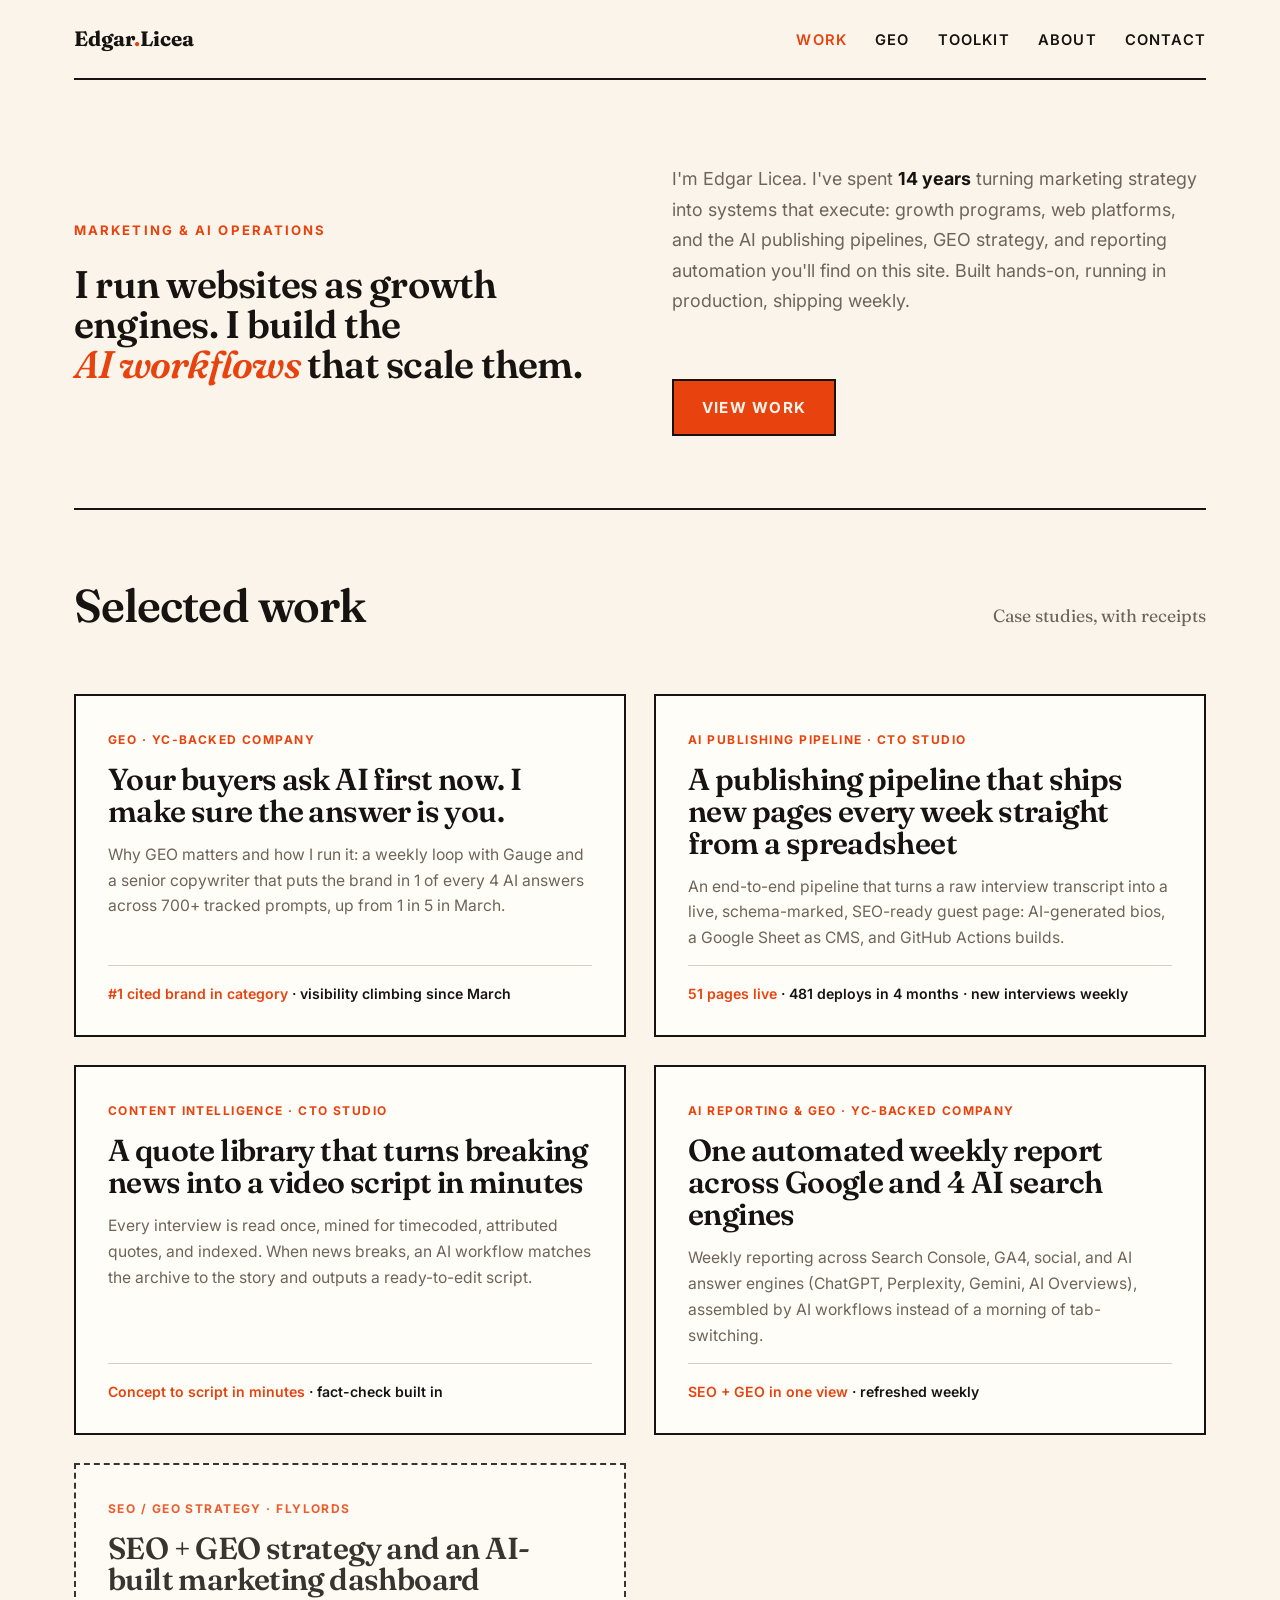
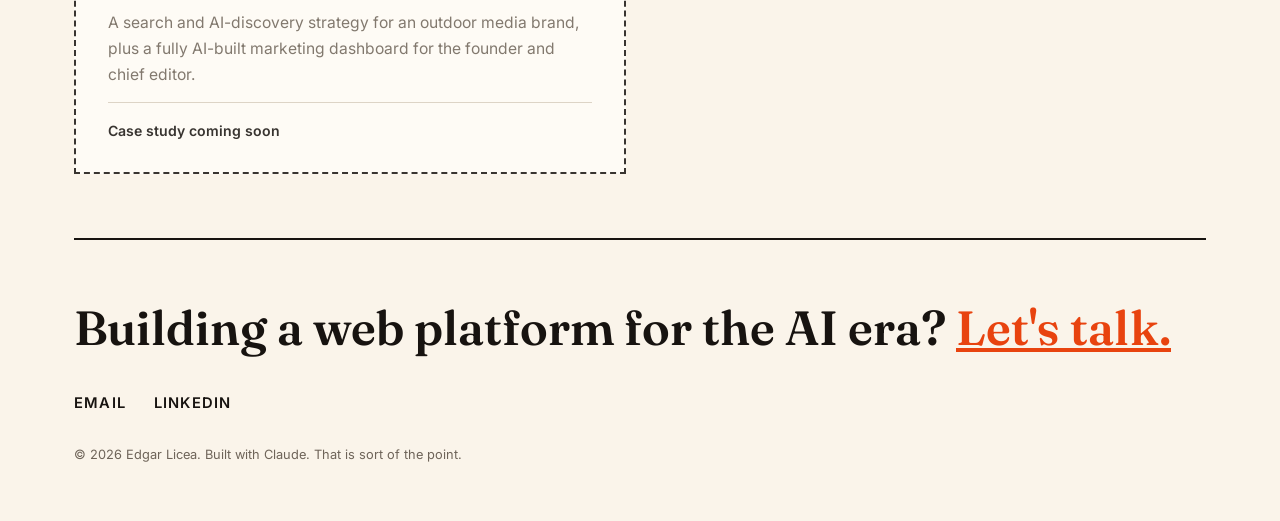
==== index.html @ 4a72aeff "Two-column hero layout, update eyebrow to Marketing & AI Operations Co-Authored-By: Claude Sonnet 4." ====
<!DOCTYPE html>
<html lang="en">
<head>
<meta charset="UTF-8">
<meta name="viewport" content="width=device-width, initial-scale=1.0">
<title>Edgar Licea | Web Platforms, Run Like Growth Engines</title>
<meta name="description" content="Product manager and AI operations builder. I run websites as measurable growth engines and build the AI workflows that scale them.">
<link rel="preconnect" href="https://fonts.googleapis.com">
<link rel="preconnect" href="https://fonts.gstatic.com" crossorigin>
<link href="https://fonts.googleapis.com/css2?family=Fraunces:ital,wght@0,600;0,700;1,600&family=Inter:wght@400;600;700&display=swap" rel="stylesheet">
<link rel="stylesheet" href="css/style.css?v=4">
</head>
<body>

<div class="wrap">
  <nav class="nav">
    <a class="logo" href="index.html">Edgar<em>.</em>Licea</a>
    <ul>
      <li><a href="index.html#work" aria-current="page">Work</a></li>
      <li><a href="geo.html">GEO</a></li>
      <li><a href="toolkit.html">Toolkit</a></li>
      <li><a href="about.html">About</a></li>
      <li><a href="#contact">Contact</a></li>
    </ul>
  </nav>

  <header class="hero">
    <div class="hero-left">
      <span class="kicker">Marketing &amp; AI Operations</span>
      <h1>I run websites as growth engines. I build the <span class="u">AI&nbsp;workflows</span> that scale them.</h1>
    </div>
    <div class="hero-right">
      <p class="lede">I'm Edgar Licea. I've spent <strong>14 years</strong> turning marketing strategy into systems that execute: growth programs, web platforms, and the AI publishing pipelines, GEO strategy, and reporting automation you'll find on this site. Built hands-on, running in production, shipping weekly.</p>
      <a class="btn" href="#work">View work</a>
    </div>
  </header>

  <section class="section" id="work">
    <div class="section-head">
      <h2>Selected work</h2>
      <span class="count">Case studies, with receipts</span>
    </div>
  </section>

  <div class="cards">
    <a class="card" href="geo.html">
      <span class="tag">GEO · YC-Backed Company</span>
      <h3>Your buyers ask AI first now. I make sure the answer is you.</h3>
      <p>Why GEO matters and how I run it: a weekly loop with Gauge and a senior copywriter that puts the brand in 1 of every 4 AI answers across 700+ tracked prompts, up from 1 in 5 in March.</p>
      <span class="proof"><span>#1 cited brand in category</span> · visibility climbing since March</span>
    </a>

    <a class="card" href="projects/publishing-pipeline.html">
      <span class="tag">AI Publishing Pipeline · CTO Studio</span>
      <h3>A publishing pipeline that ships new pages every week straight from a spreadsheet</h3>
      <p>An end-to-end pipeline that turns a raw interview transcript into a live, schema-marked, SEO-ready guest page: AI-generated bios, a Google Sheet as CMS, and GitHub Actions builds.</p>
      <span class="proof"><span>51 pages live</span> · 481 deploys in 4 months · new interviews weekly</span>
    </a>

    <a class="card" href="projects/content-intelligence.html">
      <span class="tag">Content Intelligence · CTO Studio</span>
      <h3>A quote library that turns breaking news into a video script in minutes</h3>
      <p>Every interview is read once, mined for timecoded, attributed quotes, and indexed. When news breaks, an AI workflow matches the archive to the story and outputs a ready-to-edit script.</p>
      <span class="proof"><span>Concept to script in minutes</span> · fact-check built in</span>
    </a>

    <a class="card" href="projects/ai-reporting.html">
      <span class="tag">AI Reporting &amp; GEO · YC-Backed Company</span>
      <h3>One automated weekly report across Google and 4 AI search engines</h3>
      <p>Weekly reporting across Search Console, GA4, social, and AI answer engines (ChatGPT, Perplexity, Gemini, AI Overviews), assembled by AI workflows instead of a morning of tab-switching.</p>
      <span class="proof"><span>SEO + GEO in one view</span> · refreshed weekly</span>
    </a>

    <div class="card soon">
      <span class="tag">SEO / GEO Strategy · Flylords</span>
      <h3>SEO + GEO strategy and an AI-built marketing dashboard</h3>
      <p>A search and AI-discovery strategy for an outdoor media brand, plus a fully AI-built marketing dashboard for the founder and chief editor.</p>
      <span class="proof">Case study coming soon</span>
    </div>
  </div>

  <footer id="contact">
    <p class="cta">Building a web platform for the AI era? <a href="mailto:edgar@licea.email">Let's talk.</a></p>
    <div class="foot-links">
      <a href="mailto:edgar@licea.email">Email</a>
      <a href="https://www.linkedin.com/in/edgar-licea-8003b765/" rel="me">LinkedIn</a>
    </div>
    <p class="fine">© 2026 Edgar Licea. Built with Claude. That is sort of the point.</p>
  </footer>
</div>

</body>
</html>
---- css/style.css ----
/* Edgar Licea — portfolio. Bold editorial. */
:root {
  --paper: #faf4ea;
  --ink: #171310;
  --accent: #e8430f;
  --accent-dark: #b53309;
  --muted: #6e6459;
  --rule: #d9cfc0;
  --card: #fffdf8;
  --max: 1180px;
}

* { margin: 0; padding: 0; box-sizing: border-box; }

html { scroll-behavior: smooth; }

body {
  background: var(--paper);
  color: var(--ink);
  font-family: "Inter", -apple-system, BlinkMacSystemFont, "Segoe UI", sans-serif;
  font-size: 17px;
  line-height: 1.65;
  -webkit-font-smoothing: antialiased;
}

.display, h1, h2, h3 {
  font-family: "Fraunces", Georgia, "Times New Roman", serif;
  font-weight: 600;
  line-height: 1.05;
  letter-spacing: -0.02em;
}

a { color: inherit; }

.wrap { max-width: var(--max); margin: 0 auto; padding: 0 24px; }

/* ---------- Nav ---------- */
.nav {
  display: flex; align-items: center; justify-content: space-between;
  padding: 22px 0;
  border-bottom: 2px solid var(--ink);
}
.nav .logo {
  font-family: "Fraunces", Georgia, serif;
  font-weight: 700; font-size: 1.3rem; text-decoration: none;
}
.nav .logo em { color: var(--accent); font-style: normal; }
.nav ul { display: flex; gap: 28px; list-style: none; }
.nav ul a {
  text-decoration: none; font-size: 0.92rem; font-weight: 600;
  text-transform: uppercase; letter-spacing: 0.08em;
}
.nav ul a:hover, .nav ul a[aria-current="page"] { color: var(--accent); }

/* ---------- Hero ---------- */
.hero {
  display: grid;
  grid-template-columns: 1fr 1fr;
  gap: 64px;
  align-items: center;
  padding: 84px 0 72px;
  border-bottom: 2px solid var(--ink);
}
.hero-right { display: flex; flex-direction: column; align-items: flex-start; gap: 32px; }
.kicker {
  display: inline-block;
  font-size: 0.82rem; font-weight: 700;
  text-transform: uppercase; letter-spacing: 0.16em;
  color: var(--accent);
  margin-bottom: 22px;
}
.hero h1 {
  font-size: clamp(1.9rem, 3vw, 2.8rem);
}
.hero h1 .u {
  font-style: italic;
  color: var(--accent);
}
.hero .lede {
  font-size: clamp(1.05rem, 1.4vw, 1.2rem);
  color: var(--muted);
  line-height: 1.7;
}
.hero .lede strong { color: var(--ink); }
@media (max-width: 860px) {
  .hero { grid-template-columns: 1fr; gap: 32px; padding: 56px 0 48px; }
}

/* ---------- Stats strip ---------- */
.stats {
  display: grid;
  grid-template-columns: repeat(4, 1fr);
  border-top: 2px solid var(--ink);
  border-bottom: 2px solid var(--ink);
  margin: 56px 0 0;
}
.stats > div {
  padding: 26px 20px 24px;
  border-left: 1px solid var(--rule);
}
.stats > div:first-child { border-left: none; padding-left: 0; }
.stats .num {
  font-family: "Fraunces", Georgia, serif;
  font-size: clamp(1.9rem, 3.4vw, 3rem);
  font-weight: 700;
  color: var(--accent);
  line-height: 1;
}
.stats .label {
  margin-top: 8px;
  font-size: 0.82rem; font-weight: 600;
  text-transform: uppercase; letter-spacing: 0.08em;
  color: var(--muted);
}

/* ---------- Section headings ---------- */
.section { padding: 72px 0 24px; }
.section-head {
  display: flex; align-items: baseline; justify-content: space-between;
  gap: 24px; margin-bottom: 40px;
}
.section-head h2 { font-size: clamp(1.9rem, 3.6vw, 3rem); }
.section-head .count {
  font-family: "Fraunces", Georgia, serif;
  color: var(--muted); font-size: 1.1rem; white-space: nowrap;
}

/* ---------- Project cards ---------- */
.cards { display: grid; grid-template-columns: 1fr 1fr; gap: 28px; padding-bottom: 64px; }
.card {
  background: var(--card);
  border: 2px solid var(--ink);
  padding: 34px 32px 30px;
  text-decoration: none;
  display: flex; flex-direction: column; gap: 14px;
  position: relative;
  transition: transform 0.15s ease, box-shadow 0.15s ease;
}
.card:hover { transform: translate(-3px, -3px); box-shadow: 6px 6px 0 var(--accent); }
.card .tag {
  font-size: 0.75rem; font-weight: 700;
  text-transform: uppercase; letter-spacing: 0.12em;
  color: var(--accent);
}
.card h3 { font-size: clamp(1.4rem, 2.4vw, 1.9rem); }
.card p { color: var(--muted); font-size: 0.98rem; }
.card .proof {
  margin-top: auto; padding-top: 16px;
  border-top: 1px solid var(--rule);
  font-size: 0.88rem; font-weight: 600;
}
.card .proof span { color: var(--accent); }
.card.soon { border-style: dashed; opacity: 0.85; }
.card.soon:hover { transform: none; box-shadow: none; }

/* ---------- Buttons ---------- */
.btn {
  display: inline-block;
  margin-top: 30px;
  padding: 14px 28px;
  background: var(--accent);
  color: var(--paper);
  font-weight: 700;
  font-size: 0.95rem;
  text-transform: uppercase;
  letter-spacing: 0.08em;
  text-decoration: none;
  border: 2px solid var(--ink);
  transition: transform 0.15s ease, box-shadow 0.15s ease;
}
.btn:hover { transform: translate(-2px, -2px); box-shadow: 4px 4px 0 var(--ink); }

/* ---------- Definition boxes ---------- */
.defs { display: grid; grid-template-columns: 1fr 1fr; gap: 24px; margin: 32px 0 8px; }
.defs > div {
  border: 2px solid var(--ink);
  background: var(--card);
  padding: 26px 26px 24px;
}
.defs .term {
  font-family: "Fraunces", Georgia, serif;
  font-weight: 700;
  font-size: 1.25rem;
  margin-bottom: 10px;
}
.defs .term span { color: var(--accent); }
.defs p { font-size: 0.95rem; color: var(--muted); line-height: 1.6; }
@media (max-width: 860px) { .defs { grid-template-columns: 1fr; } }

/* ---------- Case study pages ---------- */
.cs-hero { padding: 72px 0 48px; border-bottom: 2px solid var(--ink); }
.cs-hero h1 { font-size: clamp(2.2rem, 5vw, 4rem); max-width: 20ch; }
.cs-meta {
  display: flex; flex-wrap: wrap; gap: 12px 36px;
  margin-top: 30px; font-size: 0.88rem;
}
.cs-meta div strong {
  display: block; font-size: 0.75rem; font-weight: 700;
  text-transform: uppercase; letter-spacing: 0.1em; color: var(--muted);
  margin-bottom: 2px;
}
.tldr {
  margin: 48px 0 8px;
  background: var(--ink); color: var(--paper);
  padding: 32px 34px;
}
.tldr .tag { color: var(--accent); font-size: 0.78rem; font-weight: 700; text-transform: uppercase; letter-spacing: 0.12em; }
.tldr p { margin-top: 10px; font-size: 1.12rem; line-height: 1.6; }

.prose { max-width: 72ch; padding: 40px 0; }
.prose h2 {
  font-size: clamp(1.6rem, 3vw, 2.3rem);
  margin: 44px 0 18px;
}
.prose h2:first-child { margin-top: 0; }
.prose p { margin-bottom: 18px; }
.prose ul, .prose ol { margin: 0 0 18px 22px; }
.prose li { margin-bottom: 10px; }
.prose .note {
  border-left: 4px solid var(--accent);
  padding: 14px 20px;
  background: var(--card);
  font-size: 0.95rem;
  color: var(--muted);
  margin: 24px 0;
}

.results { display: grid; grid-template-columns: repeat(3, 1fr); gap: 20px; margin: 28px 0 12px; }
.results > div {
  border: 2px solid var(--ink); background: var(--card);
  padding: 22px 20px;
}
.results .num {
  font-family: "Fraunces", Georgia, serif;
  font-size: 2.2rem; font-weight: 700; color: var(--accent); line-height: 1.1;
}
.results .label { font-size: 0.85rem; color: var(--muted); margin-top: 6px; }

.flow { list-style: none; margin: 28px 0 !important; counter-reset: step; }
.flow li {
  counter-increment: step;
  display: flex; gap: 18px; align-items: baseline;
  padding: 16px 0; border-bottom: 1px solid var(--rule);
  margin: 0 !important;
}
.flow li::before {
  content: counter(step, decimal-leading-zero);
  font-family: "Fraunces", Georgia, serif;
  font-weight: 700; font-size: 1.3rem; color: var(--accent);
  flex-shrink: 0;
}
.flow li > div { flex: 1; }
.flow li > div > strong { display: block; margin-bottom: 4px; }

/* ---------- Next / prev ---------- */
.next {
  border-top: 2px solid var(--ink);
  padding: 40px 0 72px;
  display: flex; justify-content: space-between; align-items: center; gap: 20px;
}
.next a {
  font-family: "Fraunces", Georgia, serif;
  font-size: 1.25rem; font-weight: 600; text-decoration: none;
}
.next a:hover { color: var(--accent); }
.next .dir { display: block; font-family: "Inter", sans-serif; font-size: 0.75rem; font-weight: 700; text-transform: uppercase; letter-spacing: 0.12em; color: var(--muted); margin-bottom: 4px; }

/* ---------- About ---------- */
.about-grid { display: grid; grid-template-columns: 300px 1fr; gap: 56px; padding: 64px 0; align-items: start; }
.headshot {
  aspect-ratio: 4/5; border: 2px solid var(--ink); background: var(--card);
  overflow: hidden;
}
.headshot img { width: 100%; height: 100%; object-fit: cover; display: block; }

/* ---------- Footer ---------- */
footer {
  border-top: 2px solid var(--ink);
  padding: 48px 0 56px;
}
footer .cta {
  font-family: "Fraunces", Georgia, serif;
  font-size: clamp(1.8rem, 4vw, 3rem); font-weight: 600;
  margin-bottom: 24px;
}
footer .cta a { color: var(--accent); }
.foot-links { display: flex; flex-wrap: wrap; gap: 28px; font-size: 0.92rem; font-weight: 600; }
.foot-links a { text-decoration: none; text-transform: uppercase; letter-spacing: 0.08em; }
.foot-links a:hover { color: var(--accent); }
footer .fine { margin-top: 28px; font-size: 0.8rem; color: var(--muted); }

/* ---------- Responsive ---------- */
@media (max-width: 860px) {
  .cards { grid-template-columns: 1fr; }
  .results { grid-template-columns: 1fr; }
  .about-grid { grid-template-columns: 1fr; gap: 32px; }
  .headshot { max-width: 300px; }
  .nav ul { gap: 18px; }
}

@media (max-width: 560px) {
  .nav { flex-direction: column; align-items: flex-start; gap: 12px; padding: 18px 0; }
  .nav ul { gap: 20px; }
  .nav ul a { font-size: 0.85rem; }
  .cs-hero { padding: 48px 0 36px; }
  .cs-meta { flex-direction: column; gap: 14px; }
  .tldr { padding: 24px 22px; }
  .next { flex-direction: column; align-items: flex-start; gap: 24px; }
  .next a[style] { text-align: left !important; }
}
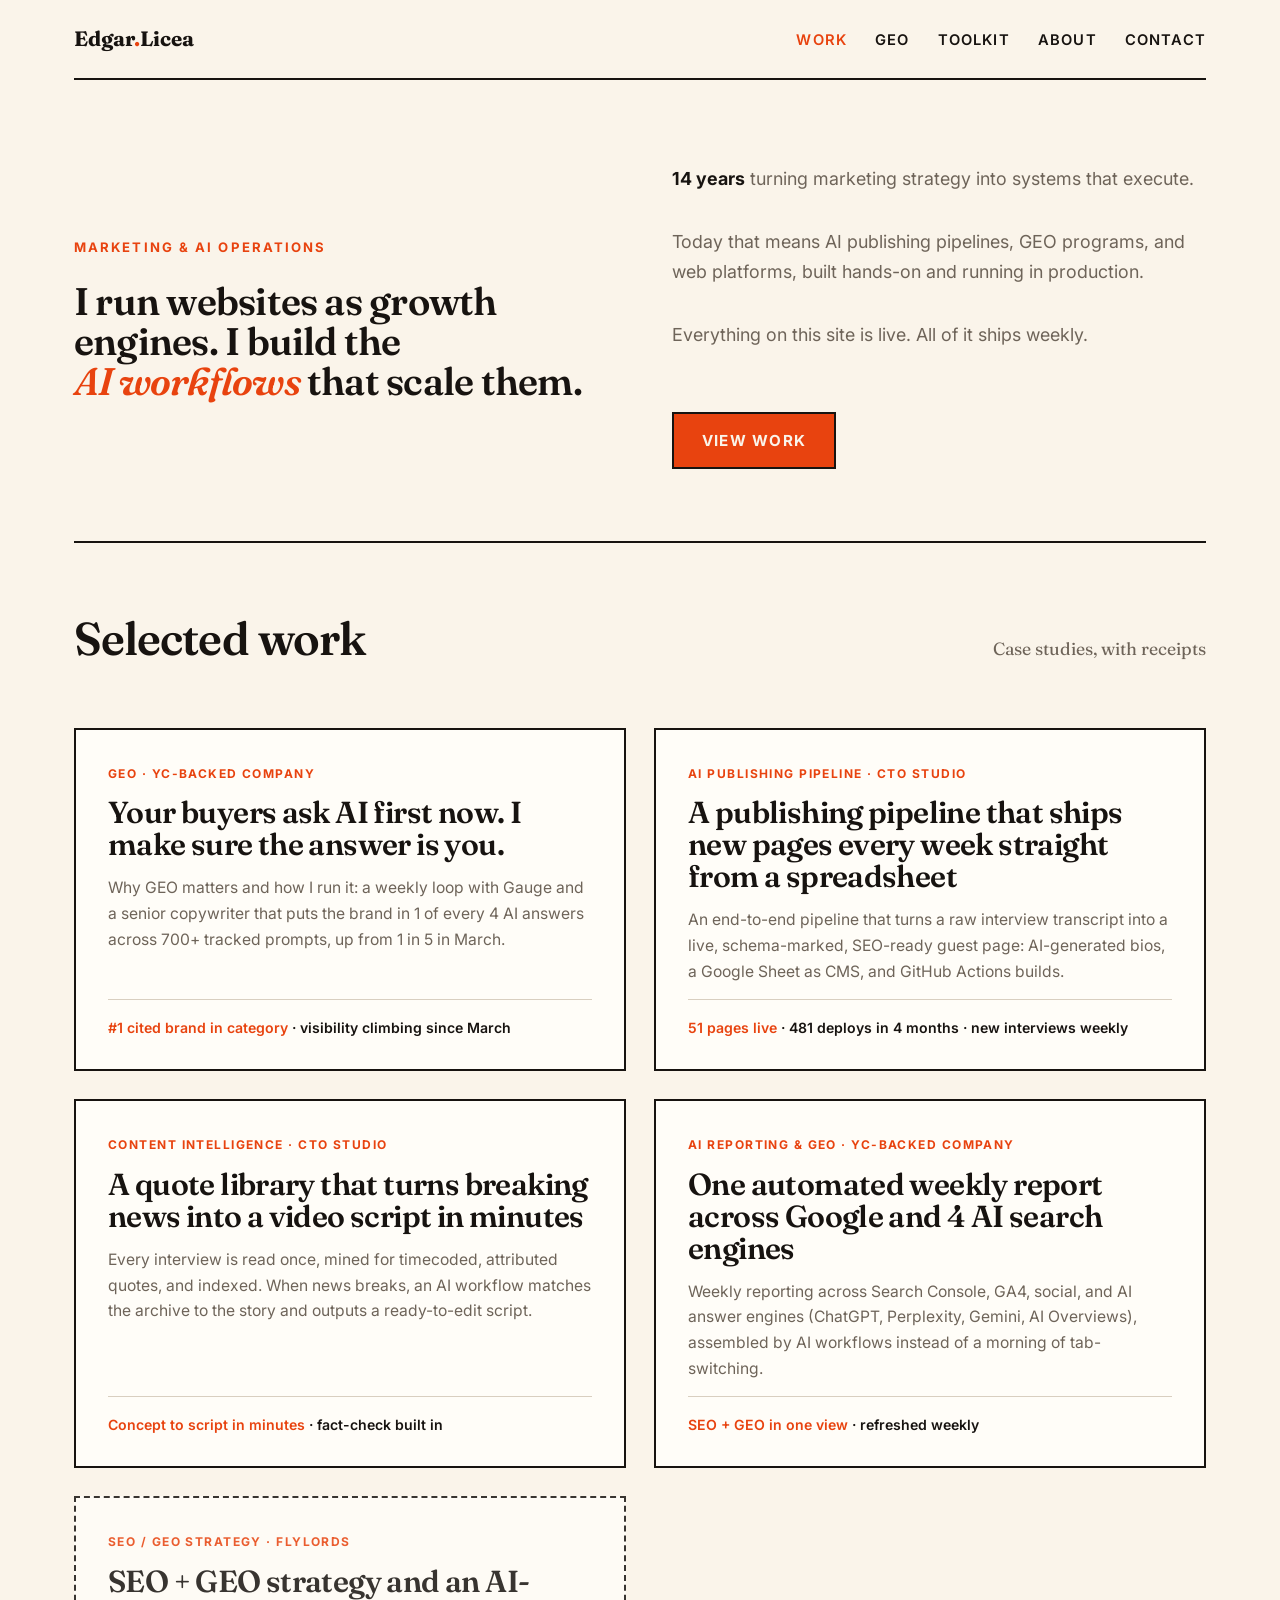
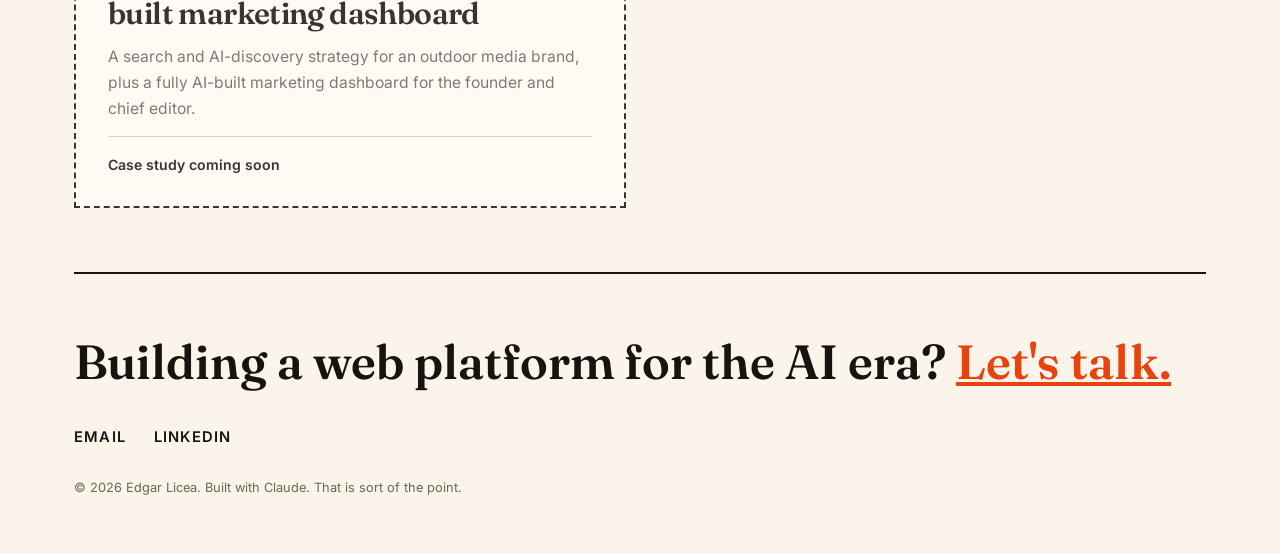
==== commit 8055cd9e: "Break hero lede into 3 scannable lines Co-Authored-By: Claude Sonnet 4.6 <noreply@anthropic.com> Cla" ====
--- a/index.html
+++ b/index.html
@@ -30,7 +30,9 @@
       <h1>I run websites as growth engines. I build the <span class="u">AI&nbsp;workflows</span> that scale them.</h1>
     </div>
     <div class="hero-right">
-      <p class="lede">I'm Edgar Licea. I've spent <strong>14 years</strong> turning marketing strategy into systems that execute: growth programs, web platforms, and the AI publishing pipelines, GEO strategy, and reporting automation you'll find on this site. Built hands-on, running in production, shipping weekly.</p>
+      <p class="lede"><strong>14 years</strong> turning marketing strategy into systems that execute.</p>
+      <p class="lede">Today that means AI publishing pipelines, GEO programs, and web platforms, built hands-on and running in production.</p>
+      <p class="lede">Everything on this site is live. All of it ships weekly.</p>
       <a class="btn" href="#work">View work</a>
     </div>
   </header>
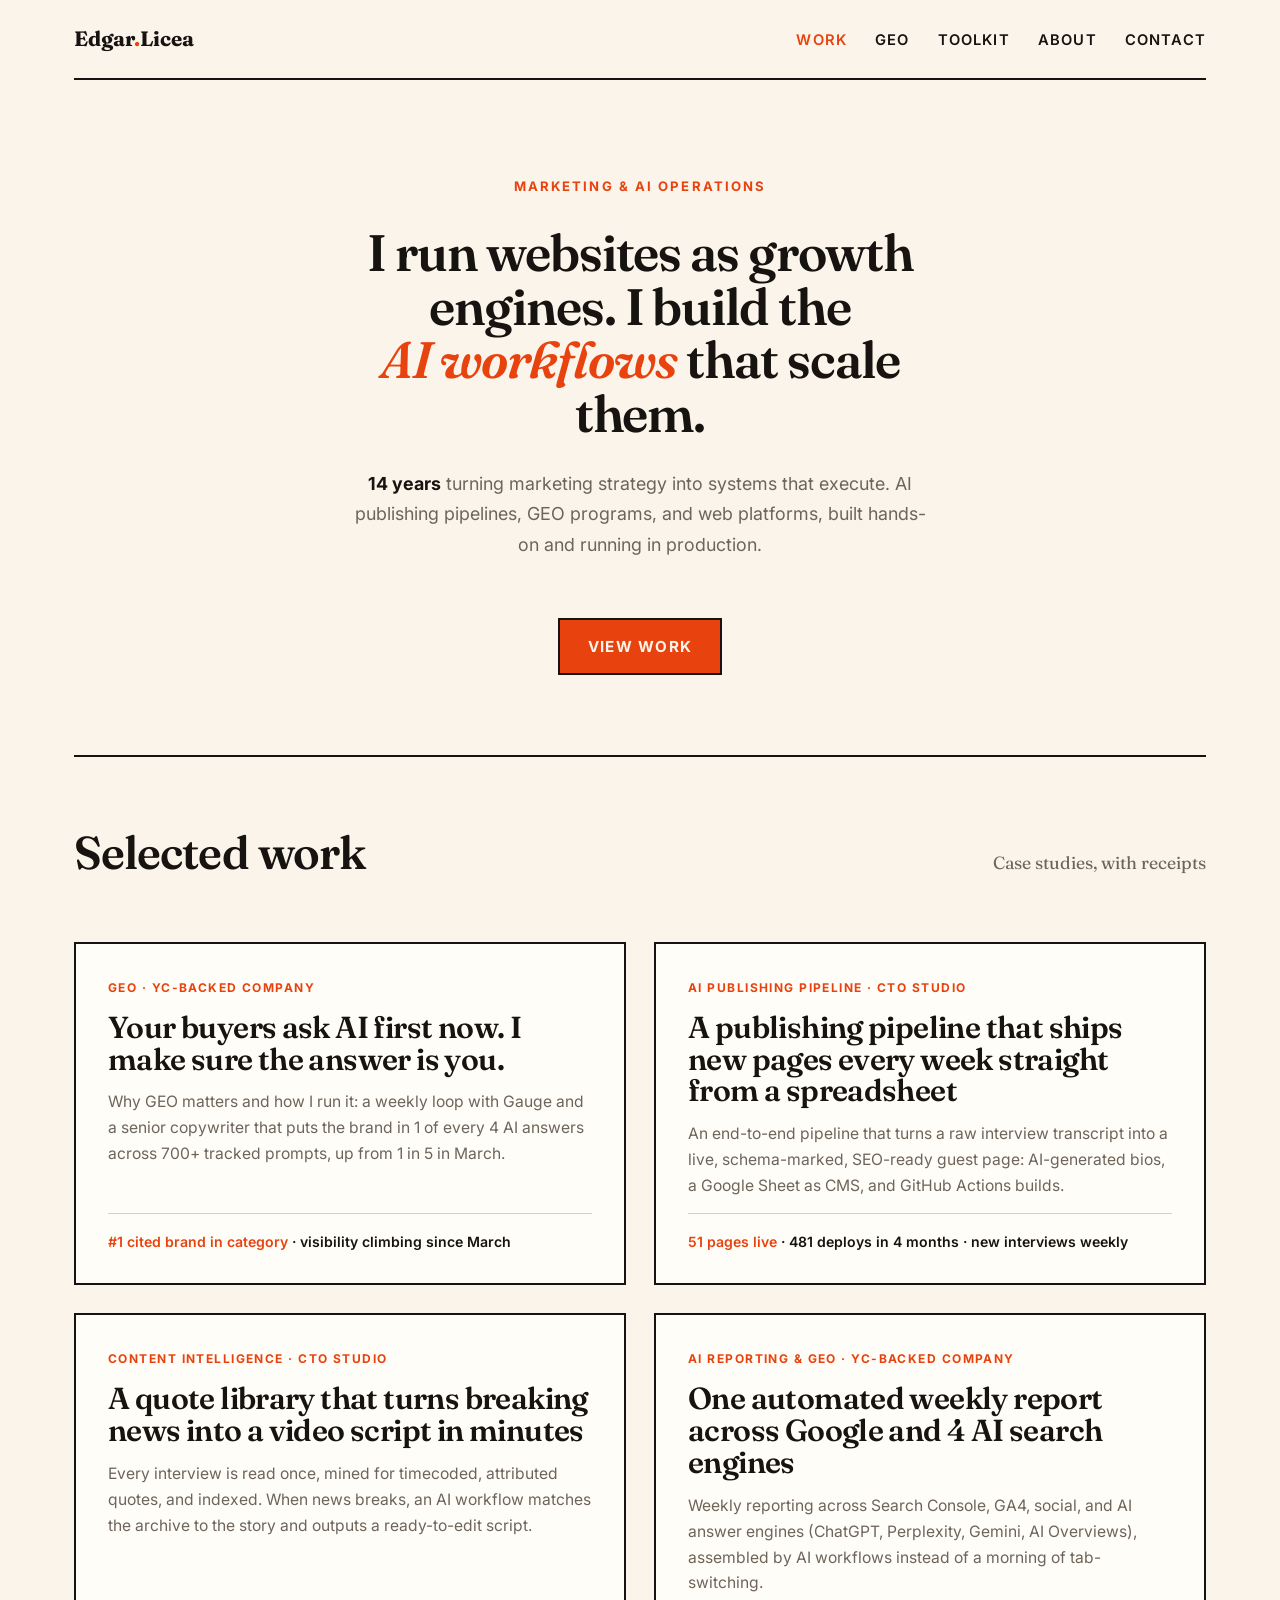
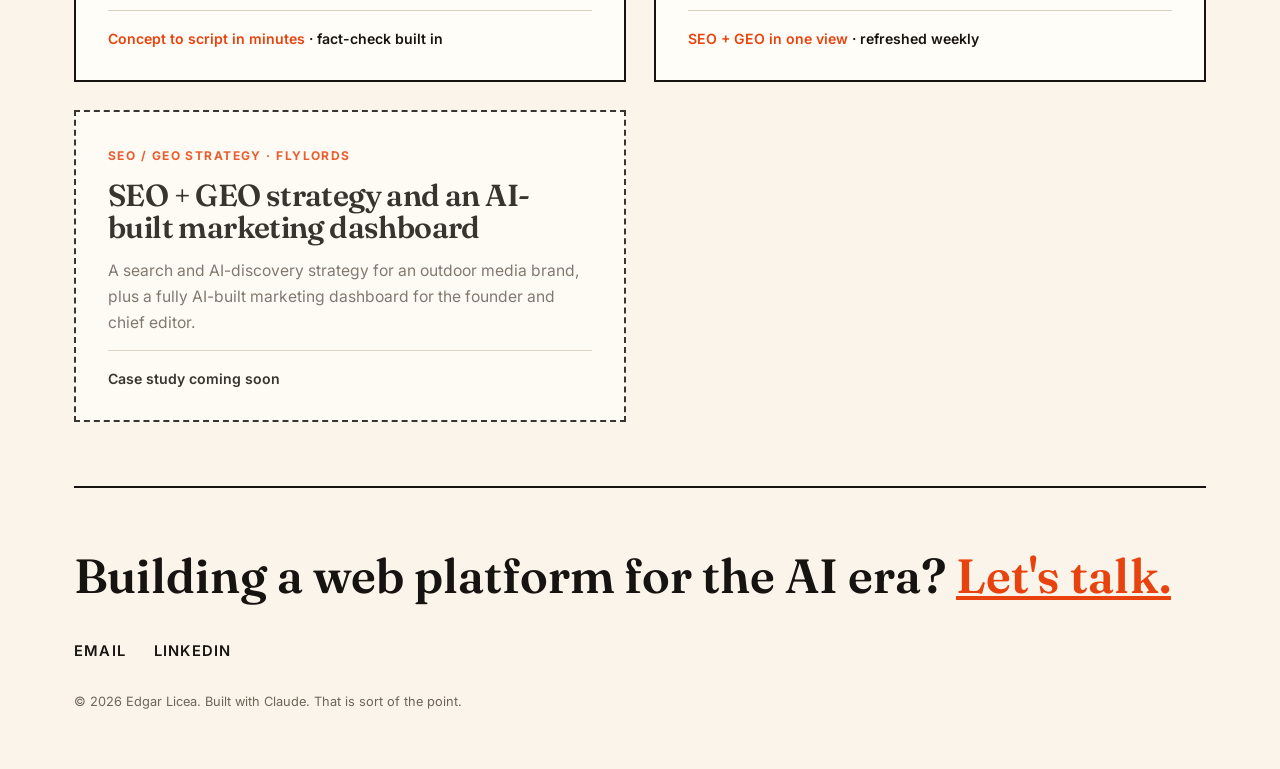
==== commit b57bbc45: "Centered hero layout: eyebrow, H1, lede, button stacked Co-Authored-By: Claude Sonnet 4.6 <noreply@a" ====
--- a/index.html
+++ b/index.html
@@ -25,16 +25,10 @@
   </nav>
 
   <header class="hero">
-    <div class="hero-left">
-      <span class="kicker">Marketing &amp; AI Operations</span>
-      <h1>I run websites as growth engines. I build the <span class="u">AI&nbsp;workflows</span> that scale them.</h1>
-    </div>
-    <div class="hero-right">
-      <p class="lede"><strong>14 years</strong> turning marketing strategy into systems that execute.</p>
-      <p class="lede">Today that means AI publishing pipelines, GEO programs, and web platforms, built hands-on and running in production.</p>
-      <p class="lede">Everything on this site is live. All of it ships weekly.</p>
-      <a class="btn" href="#work">View work</a>
-    </div>
+    <span class="kicker">Marketing &amp; AI Operations</span>
+    <h1>I run websites as growth engines. I build the <span class="u">AI&nbsp;workflows</span> that scale them.</h1>
+    <p class="lede"><strong>14 years</strong> turning marketing strategy into systems that execute. AI publishing pipelines, GEO programs, and web platforms, built hands-on and running in production.</p>
+    <a class="btn" href="#work">View work</a>
   </header>
 
   <section class="section" id="work">
--- a/css/style.css
+++ b/css/style.css
@@ -54,36 +54,37 @@
 
 /* ---------- Hero ---------- */
 .hero {
-  display: grid;
-  grid-template-columns: 1fr 1fr;
-  gap: 64px;
+  padding: 96px 0 80px;
+  border-bottom: 2px solid var(--ink);
+  text-align: center;
+  display: flex;
+  flex-direction: column;
   align-items: center;
-  padding: 84px 0 72px;
-  border-bottom: 2px solid var(--ink);
-}
-.hero-right { display: flex; flex-direction: column; align-items: flex-start; gap: 32px; }
+  gap: 28px;
+}
 .kicker {
   display: inline-block;
   font-size: 0.82rem; font-weight: 700;
   text-transform: uppercase; letter-spacing: 0.16em;
   color: var(--accent);
-  margin-bottom: 22px;
 }
 .hero h1 {
-  font-size: clamp(1.9rem, 3vw, 2.8rem);
+  font-size: clamp(2rem, 4vw, 3.6rem);
+  max-width: 18ch;
 }
 .hero h1 .u {
   font-style: italic;
   color: var(--accent);
 }
 .hero .lede {
-  font-size: clamp(1.05rem, 1.4vw, 1.2rem);
+  font-size: clamp(1rem, 1.4vw, 1.15rem);
   color: var(--muted);
   line-height: 1.7;
+  max-width: 52ch;
 }
 .hero .lede strong { color: var(--ink); }
 @media (max-width: 860px) {
-  .hero { grid-template-columns: 1fr; gap: 32px; padding: 56px 0 48px; }
+  .hero { padding: 64px 0 56px; gap: 20px; }
 }
 
 /* ---------- Stats strip ---------- */
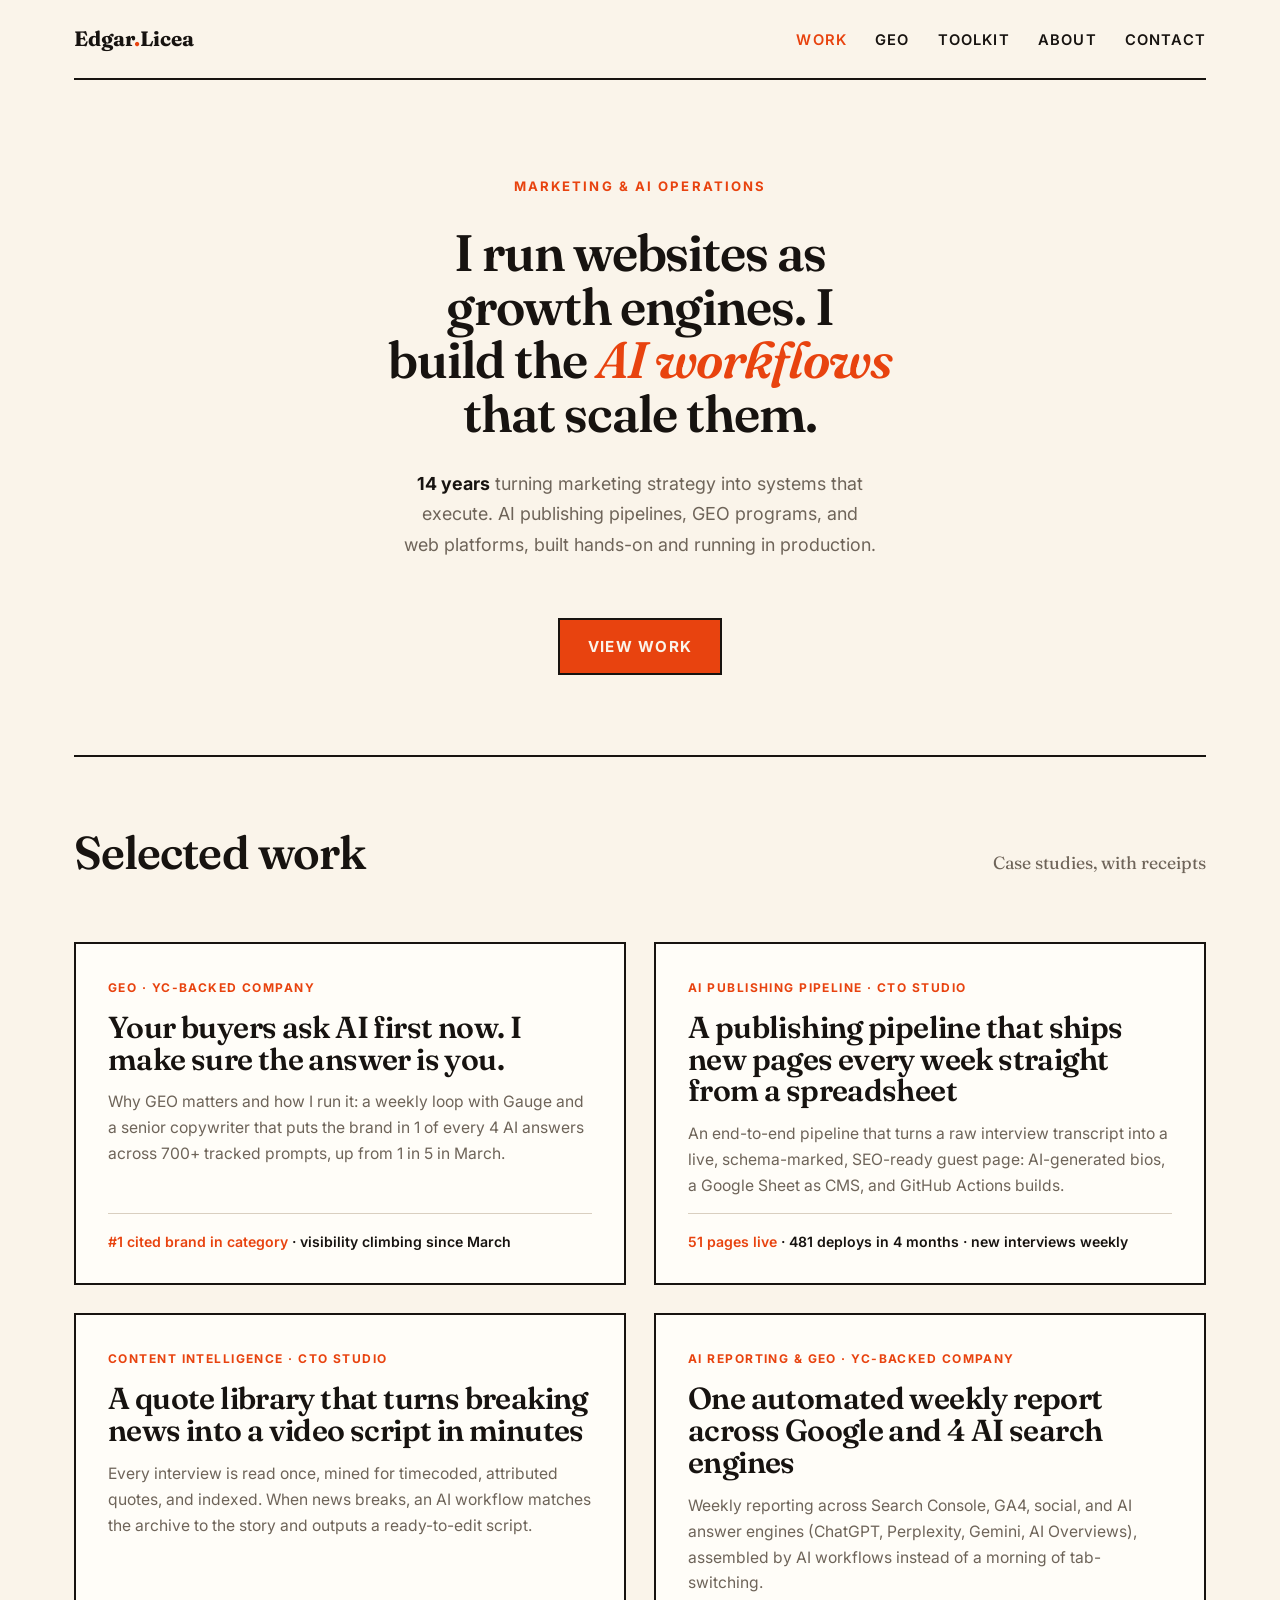
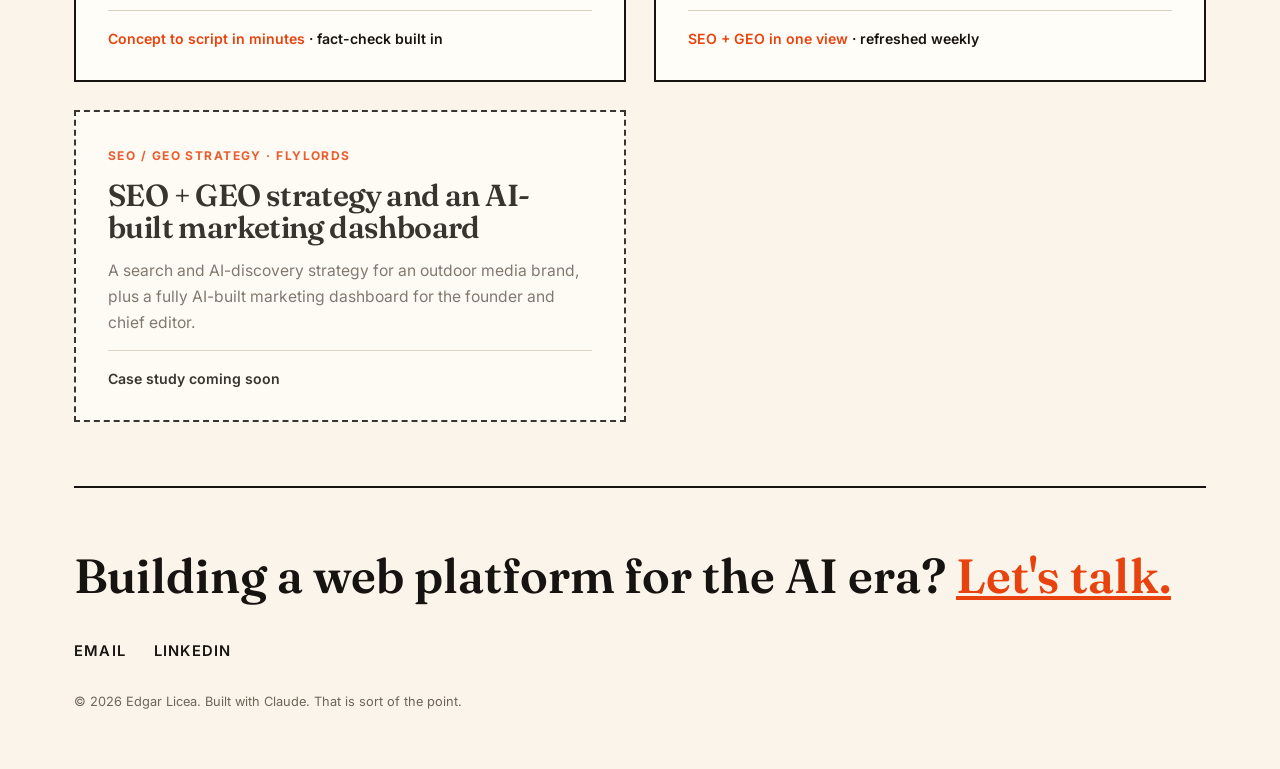
==== commit 434f2533: "Bump CSS to v6 Co-Authored-By: Claude Sonnet 4.6 <noreply@anthropic.com> Claude-Session: https://cla" ====
--- a/index.html
+++ b/index.html
@@ -8,7 +8,7 @@
 <link rel="preconnect" href="https://fonts.googleapis.com">
 <link rel="preconnect" href="https://fonts.gstatic.com" crossorigin>
 <link href="https://fonts.googleapis.com/css2?family=Fraunces:ital,wght@0,600;0,700;1,600&family=Inter:wght@400;600;700&display=swap" rel="stylesheet">
-<link rel="stylesheet" href="css/style.css?v=4">
+<link rel="stylesheet" href="css/style.css?v=6">
 </head>
 <body>
 
--- a/css/style.css
+++ b/css/style.css
@@ -71,6 +71,7 @@
 .hero h1 {
   font-size: clamp(2rem, 4vw, 3.6rem);
   max-width: 18ch;
+  text-wrap: balance;
 }
 .hero h1 .u {
   font-style: italic;
@@ -81,6 +82,7 @@
   color: var(--muted);
   line-height: 1.7;
   max-width: 52ch;
+  text-wrap: balance;
 }
 .hero .lede strong { color: var(--ink); }
 @media (max-width: 860px) {
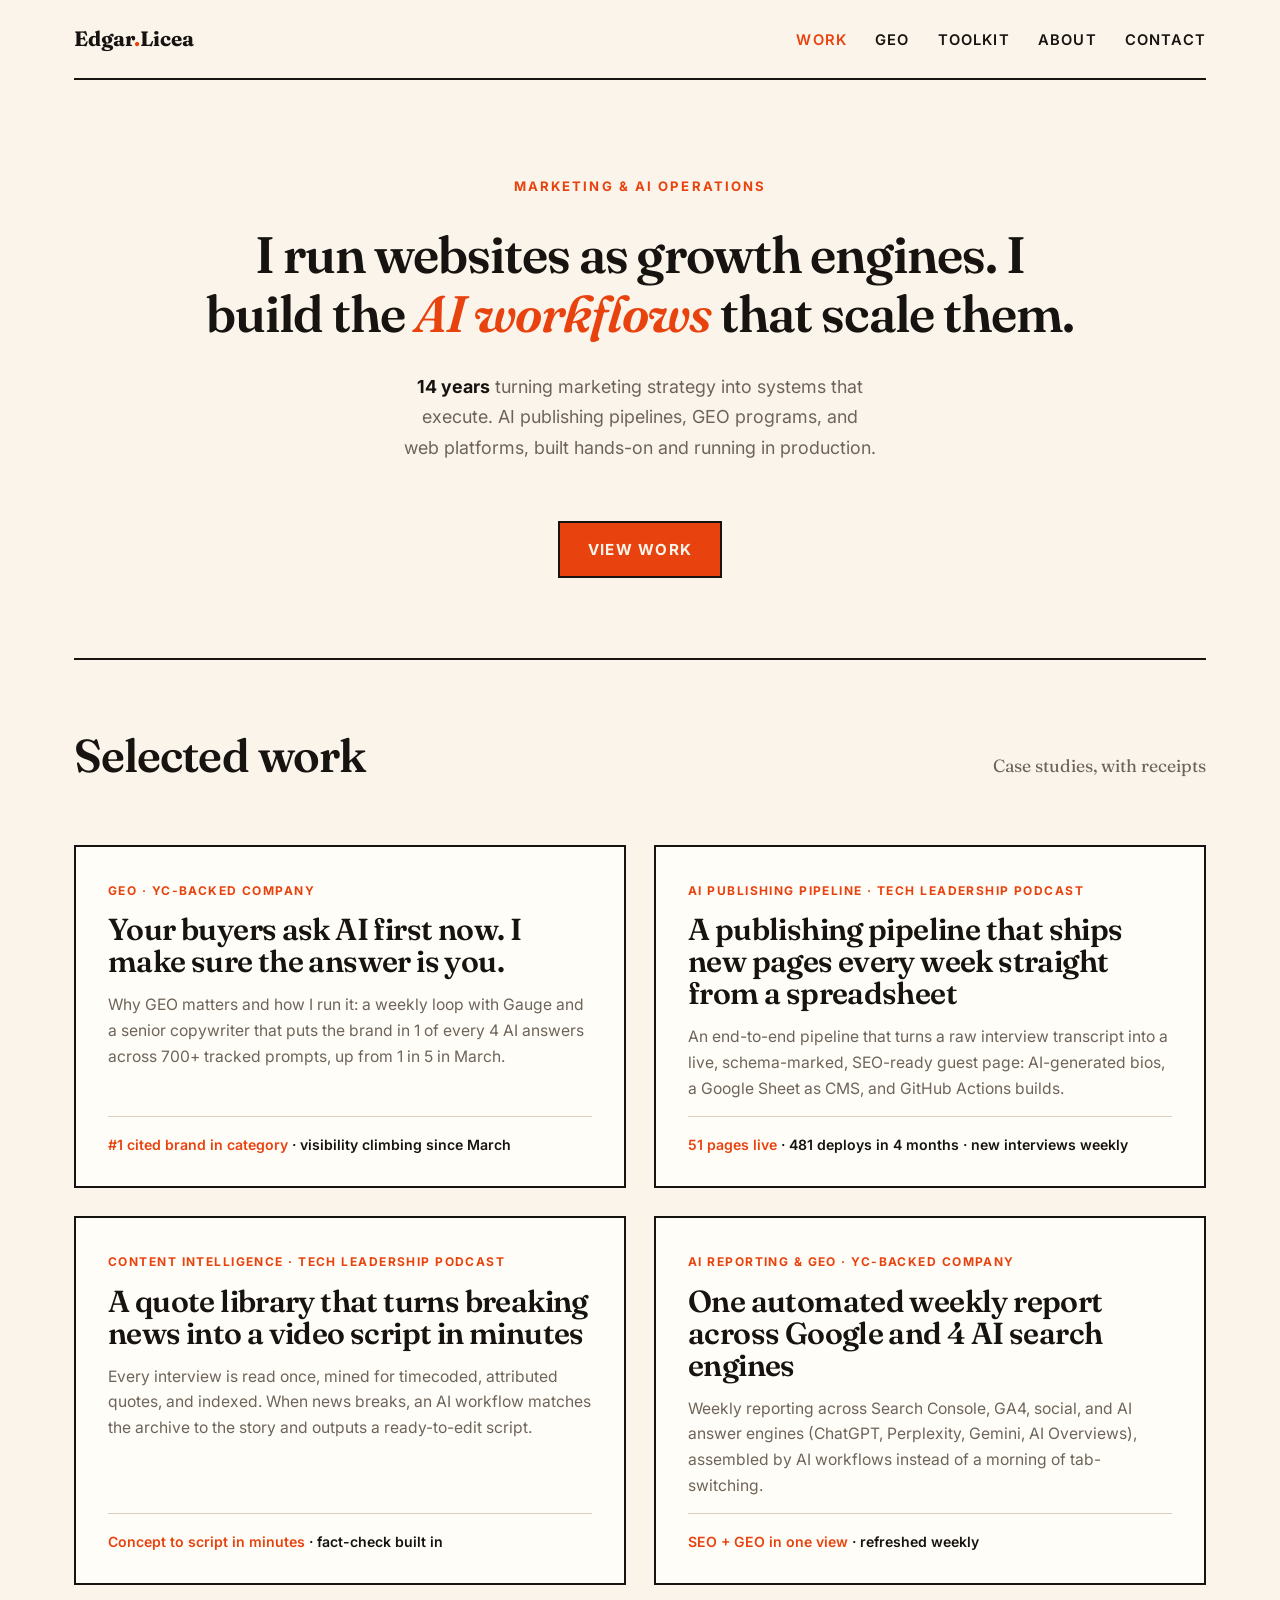
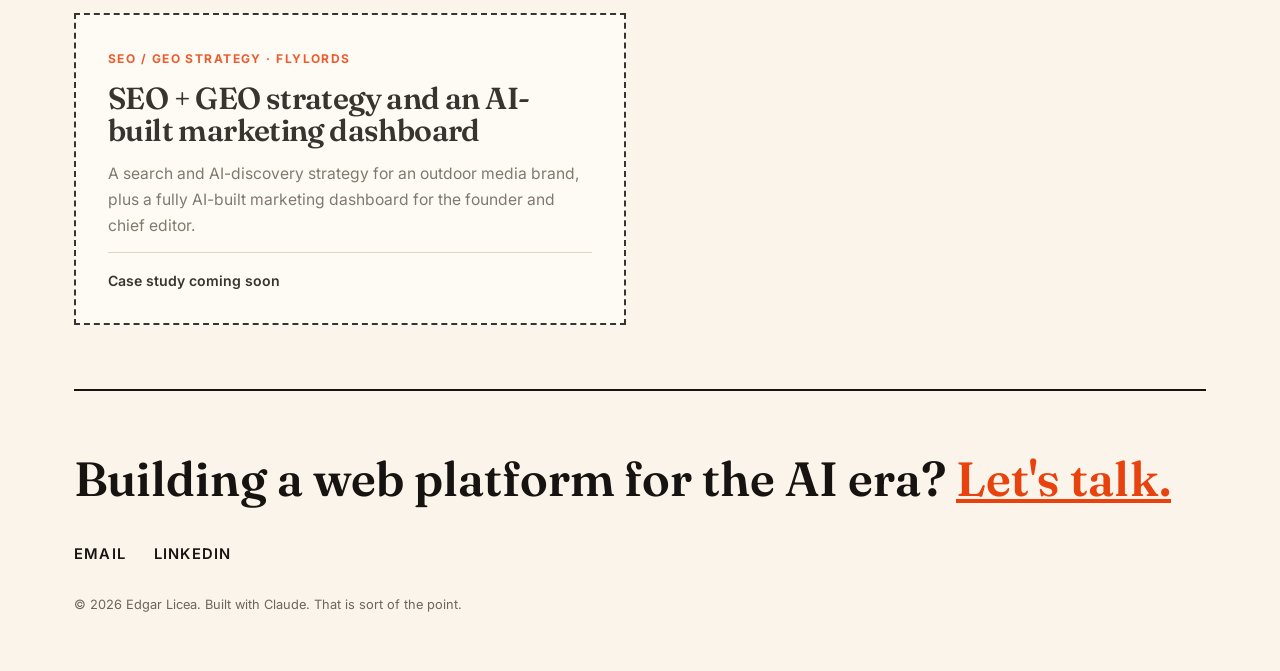
==== commit 25770e64: "Replace CTO Studio with Tech Leadership Podcast sitewide Co-Authored-By: Claude Sonnet 4.6 <noreply@" ====
--- a/index.html
+++ b/index.html
@@ -47,14 +47,14 @@
     </a>
 
     <a class="card" href="projects/publishing-pipeline.html">
-      <span class="tag">AI Publishing Pipeline · CTO Studio</span>
+      <span class="tag">AI Publishing Pipeline · Tech Leadership Podcast</span>
       <h3>A publishing pipeline that ships new pages every week straight from a spreadsheet</h3>
       <p>An end-to-end pipeline that turns a raw interview transcript into a live, schema-marked, SEO-ready guest page: AI-generated bios, a Google Sheet as CMS, and GitHub Actions builds.</p>
       <span class="proof"><span>51 pages live</span> · 481 deploys in 4 months · new interviews weekly</span>
     </a>
 
     <a class="card" href="projects/content-intelligence.html">
-      <span class="tag">Content Intelligence · CTO Studio</span>
+      <span class="tag">Content Intelligence · Tech Leadership Podcast</span>
       <h3>A quote library that turns breaking news into a video script in minutes</h3>
       <p>Every interview is read once, mined for timecoded, attributed quotes, and indexed. When news breaks, an AI workflow matches the archive to the story and outputs a ready-to-edit script.</p>
       <span class="proof"><span>Concept to script in minutes</span> · fact-check built in</span>
--- a/css/style.css
+++ b/css/style.css
@@ -70,7 +70,8 @@
 }
 .hero h1 {
   font-size: clamp(2rem, 4vw, 3.6rem);
-  max-width: 18ch;
+  max-width: 26ch;
+  line-height: 1.15;
   text-wrap: balance;
 }
 .hero h1 .u {
@@ -191,8 +192,17 @@
 @media (max-width: 860px) { .defs { grid-template-columns: 1fr; } }
 
 /* ---------- Case study pages ---------- */
-.cs-hero { padding: 72px 0 48px; border-bottom: 2px solid var(--ink); }
-.cs-hero h1 { font-size: clamp(2.2rem, 5vw, 4rem); max-width: 20ch; }
+.cs-hero {
+  padding: 72px 0 56px;
+  border-bottom: 2px solid var(--ink);
+  text-align: center;
+  display: flex;
+  flex-direction: column;
+  align-items: center;
+  gap: 28px;
+}
+.cs-hero .kicker { text-align: center; }
+.cs-hero h1 { font-size: clamp(2rem, 4vw, 3.6rem); max-width: 26ch; text-wrap: balance; line-height: 1.15; }
 .cs-meta {
   display: flex; flex-wrap: wrap; gap: 12px 36px;
   margin-top: 30px; font-size: 0.88rem;
@@ -210,7 +220,7 @@
 .tldr .tag { color: var(--accent); font-size: 0.78rem; font-weight: 700; text-transform: uppercase; letter-spacing: 0.12em; }
 .tldr p { margin-top: 10px; font-size: 1.12rem; line-height: 1.6; }
 
-.prose { max-width: 72ch; padding: 40px 0; }
+.prose { max-width: 72ch; padding: 40px 0; margin: 0 auto; }
 .prose h2 {
   font-size: clamp(1.6rem, 3vw, 2.3rem);
   margin: 44px 0 18px;
@@ -245,6 +255,13 @@
   display: flex; gap: 18px; align-items: baseline;
   padding: 16px 0; border-bottom: 1px solid var(--rule);
   margin: 0 !important;
+  opacity: 0;
+  transform: translateY(28px);
+  transition: opacity 0.55s cubic-bezier(0.16, 1, 0.3, 1), transform 0.55s cubic-bezier(0.16, 1, 0.3, 1);
+}
+.flow li.revealed {
+  opacity: 1;
+  transform: none;
 }
 .flow li::before {
   content: counter(step, decimal-leading-zero);
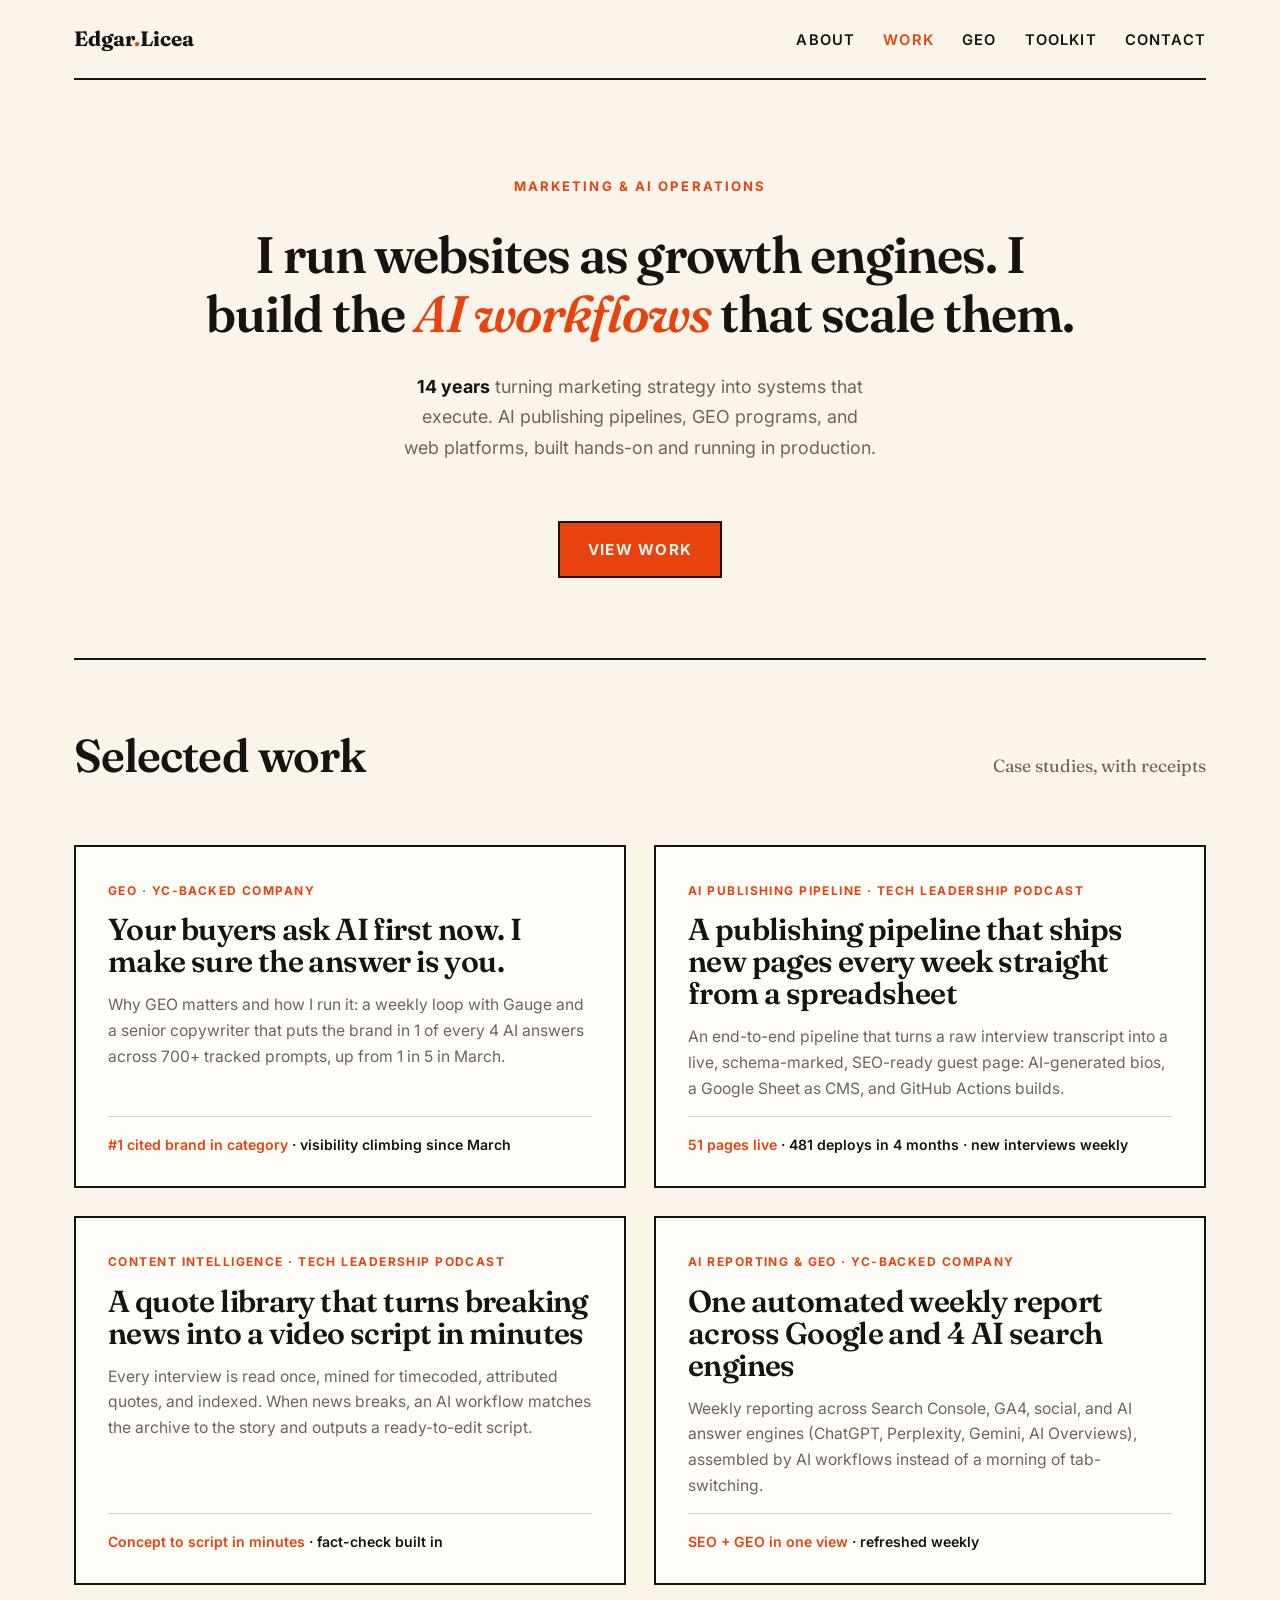
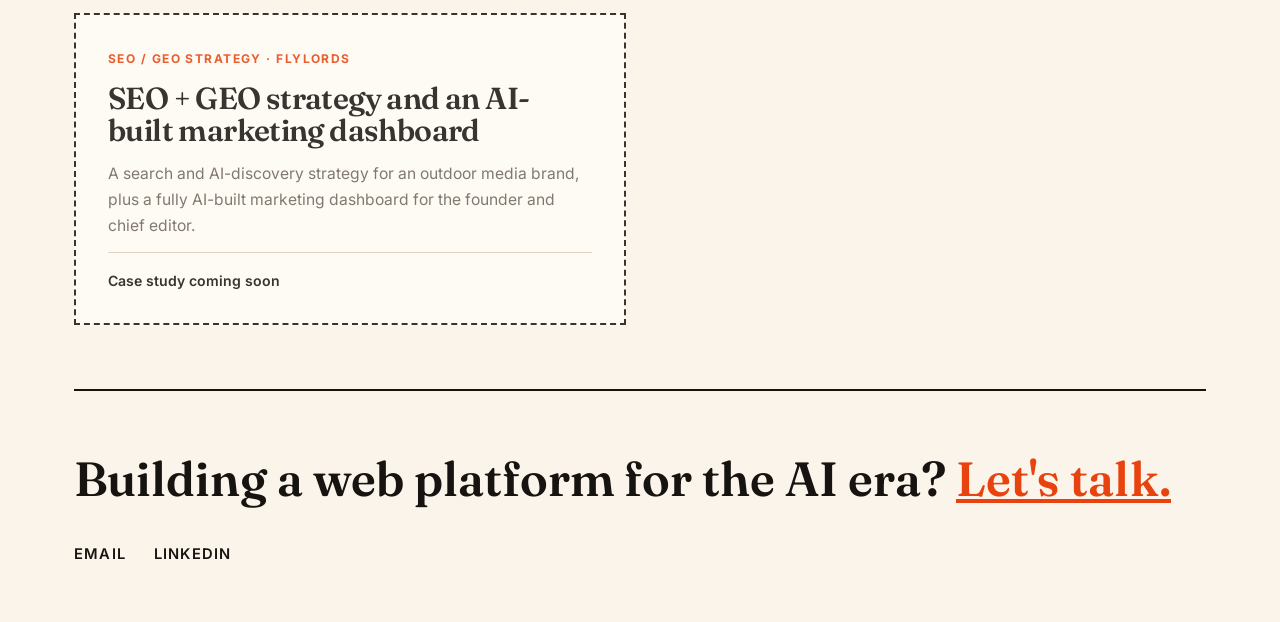
==== commit 8a823032: "Remove footer fine print, move About first in nav, fix flow animation on case study pages Co-Authore" ====
--- a/index.html
+++ b/index.html
@@ -16,11 +16,11 @@
   <nav class="nav">
     <a class="logo" href="index.html">Edgar<em>.</em>Licea</a>
     <ul>
+      <li><a href="about.html">About</a></li>
       <li><a href="index.html#work" aria-current="page">Work</a></li>
       <li><a href="geo.html">GEO</a></li>
       <li><a href="toolkit.html">Toolkit</a></li>
-      <li><a href="about.html">About</a></li>
-      <li><a href="#contact">Contact</a></li>
+            <li><a href="#contact">Contact</a></li>
     </ul>
   </nav>
 
@@ -81,7 +81,6 @@
       <a href="mailto:edgar@licea.email">Email</a>
       <a href="https://www.linkedin.com/in/edgar-licea-8003b765/" rel="me">LinkedIn</a>
     </div>
-    <p class="fine">© 2026 Edgar Licea. Built with Claude. That is sort of the point.</p>
   </footer>
 </div>
 
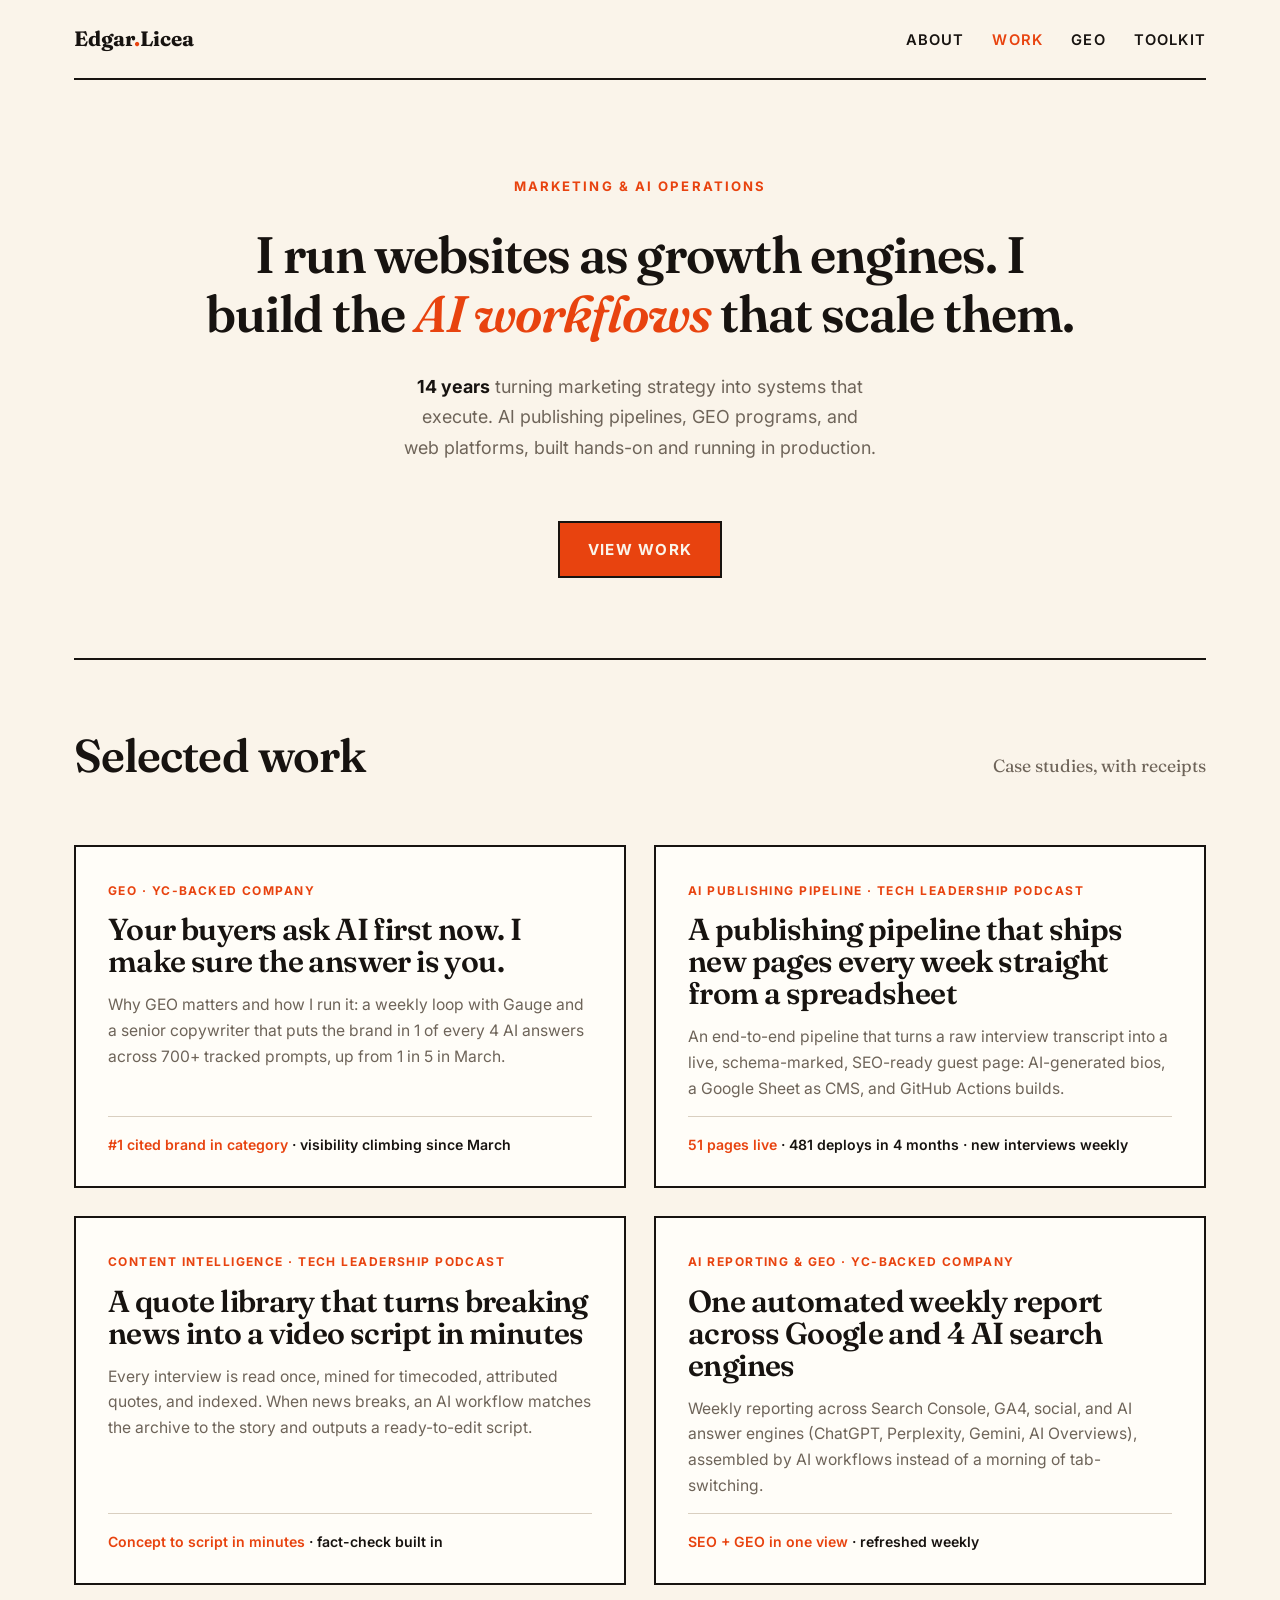
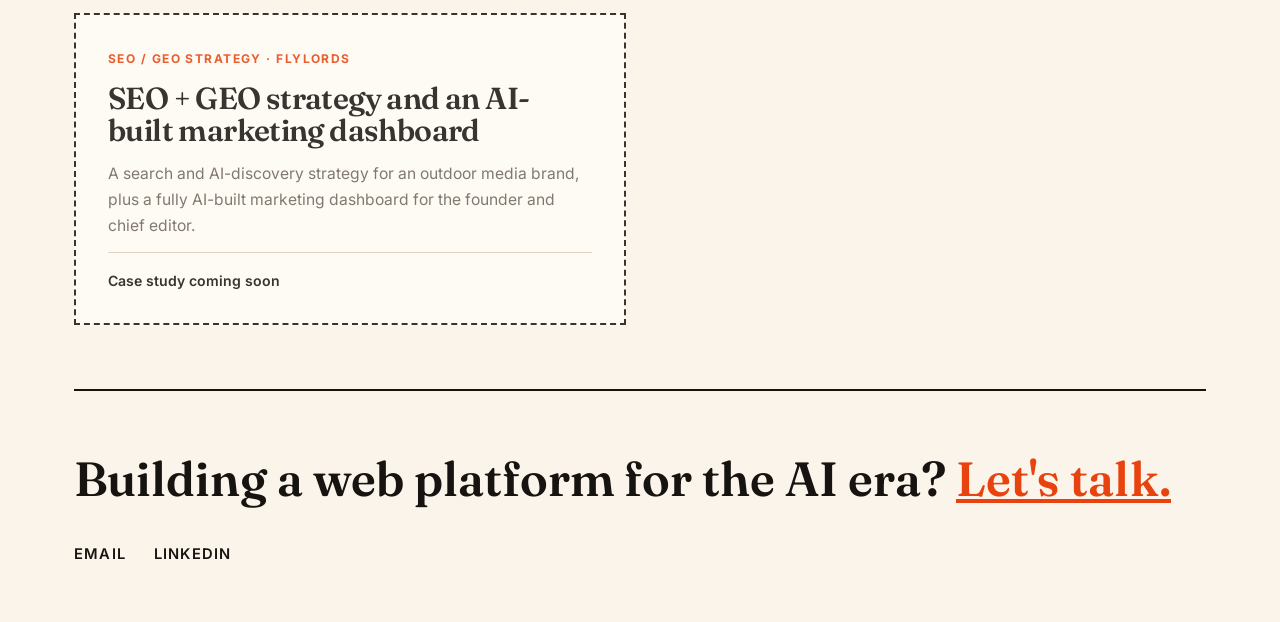
==== commit a5eeb452: "Remove Contact from nav on all pages Co-Authored-By: Claude Sonnet 4.6 <noreply@anthropic.com> Claud" ====
--- a/index.html
+++ b/index.html
@@ -20,7 +20,6 @@
       <li><a href="index.html#work" aria-current="page">Work</a></li>
       <li><a href="geo.html">GEO</a></li>
       <li><a href="toolkit.html">Toolkit</a></li>
-            <li><a href="#contact">Contact</a></li>
     </ul>
   </nav>
 
